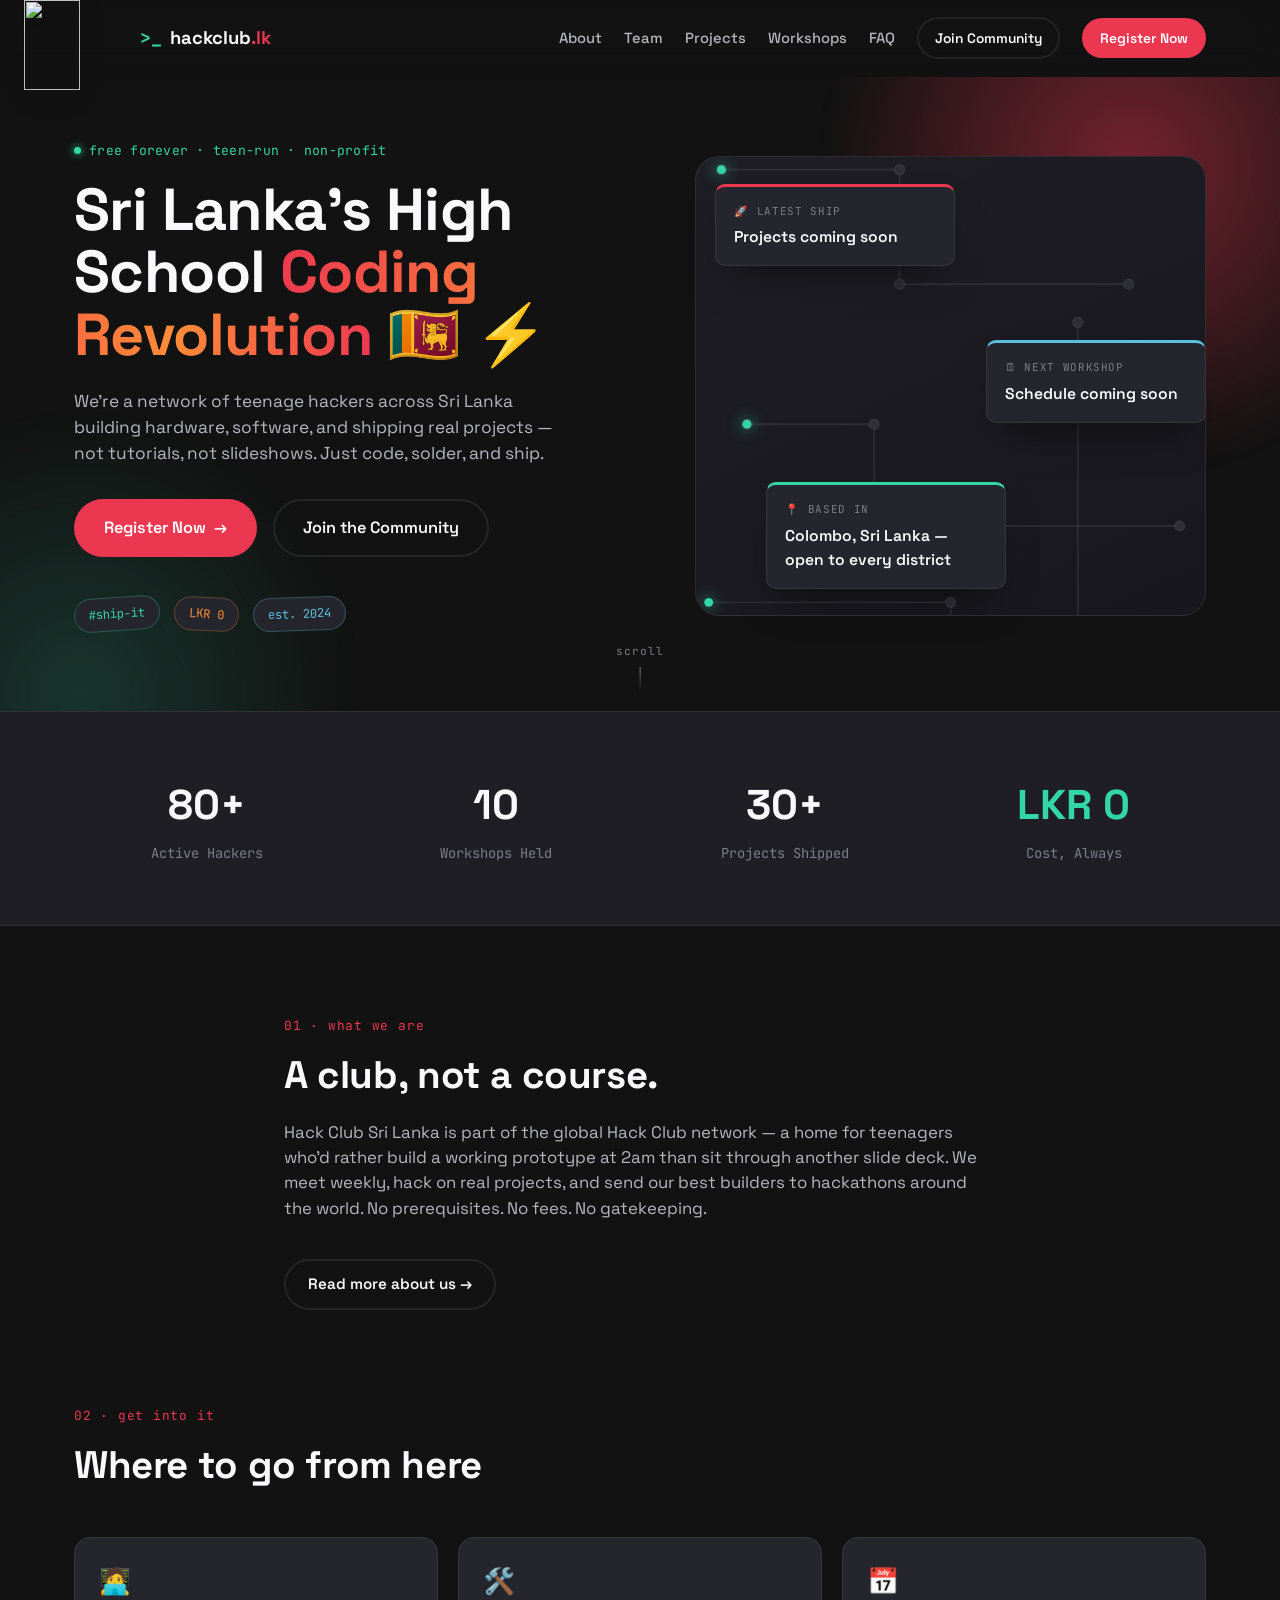
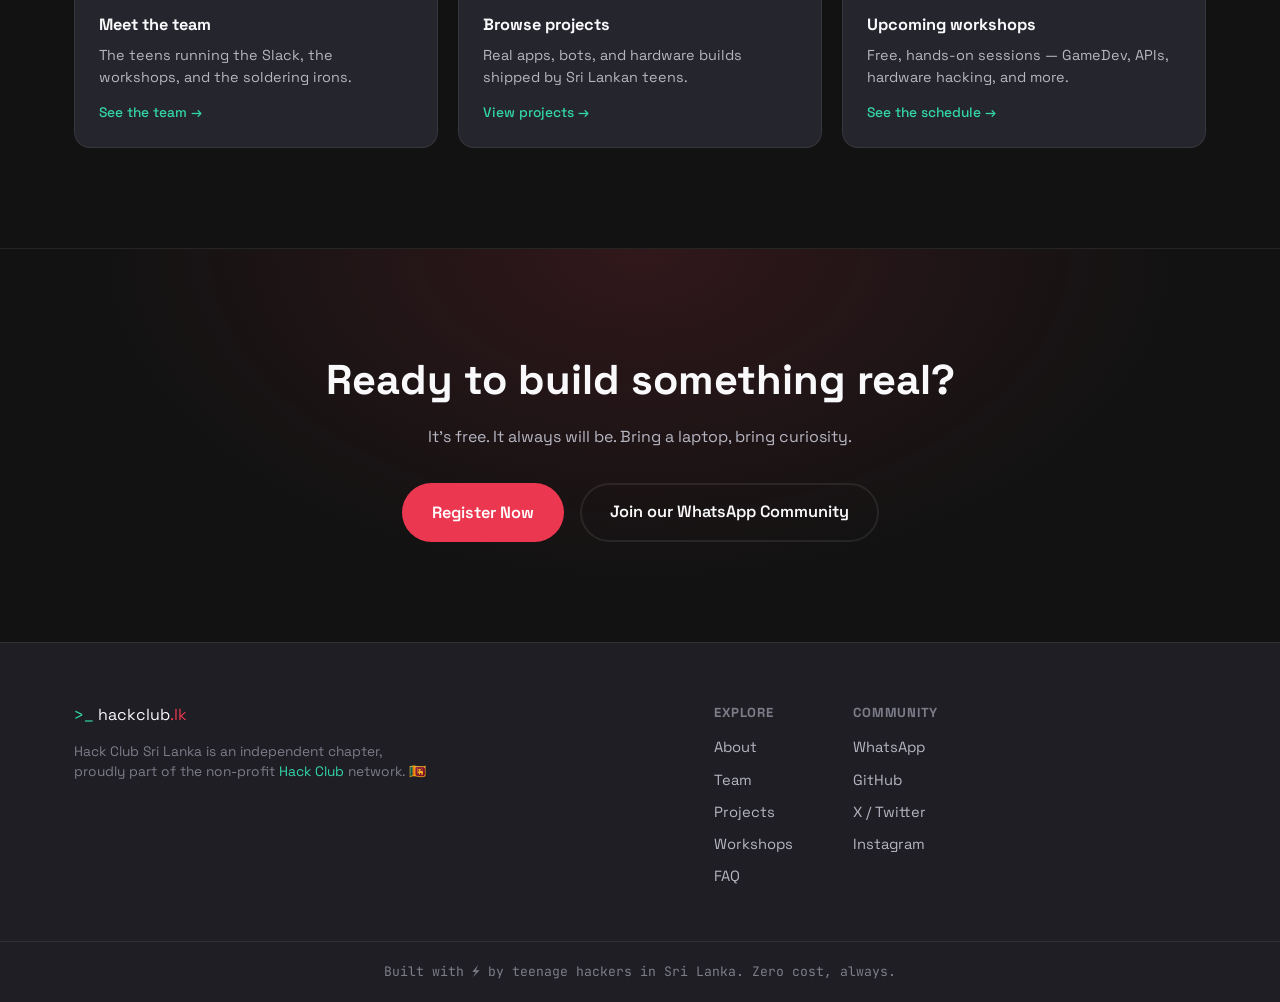
==== index.html @ e1e5a336 "feat: Initial web push" ====
<!DOCTYPE html>
<html lang="en">
<head>
<meta charset="UTF-8">
<meta name="viewport" content="width=device-width, initial-scale=1.0">
<title>Hack Club Sri Lanka — Teen Coders Building Real Projects 🇱🇰</title>
<meta name="description" content="Hack Club Sri Lanka is a free, teen-led network of coding clubs building hardware, software, and shipping real projects across the island. Join the next workshop.">
<meta name="keywords" content="Hack Club Sri Lanka, hackclub.lk, teen coding club Sri Lanka, high school hackathon, learn to code Colombo, Arduino workshop Sri Lanka, student coding community">
<meta name="robots" content="index, follow">
<link rel="canonical" href="https://hackclub.lk/">

<!-- Open Graph -->
<meta property="og:type" content="website">
<meta property="og:site_name" content="Hack Club Sri Lanka">
<meta property="og:title" content="Hack Club Sri Lanka — Teen Coders Building Real Projects">
<meta property="og:description" content="A free, teen-led network of coding clubs in Sri Lanka. Build hardware, software, and ship real projects — no experience required.">
<meta property="og:url" content="https://hackclub.lk/">
<meta property="og:image" content="https://assets.hackclub.com/icon-rounded.png">
<meta property="og:locale" content="en_LK">

<!-- Twitter -->
<meta name="twitter:card" content="summary_large_image">
<meta name="twitter:title" content="Hack Club Sri Lanka — Teen Coders Building Real Projects">
<meta name="twitter:description" content="A free, teen-led network of coding clubs in Sri Lanka. Build hardware, software, and ship real projects.">
<meta name="twitter:image" content="https://assets.hackclub.com/icon-rounded.png">

<!-- Fonts -->
<link rel="preconnect" href="https://fonts.googleapis.com">
<link rel="preconnect" href="https://fonts.gstatic.com" crossorigin>
<link href="https://fonts.googleapis.com/css2?family=Space+Grotesk:wght@400;500;600;700&family=JetBrains+Mono:wght@400;500;700&display=swap" rel="stylesheet">

<link rel="stylesheet" href="styles.css">
<link rel="icon" href="https://assets.hackclub.com/icon-rounded.png">

<script type="application/ld+json">
{
  "@context": "https://schema.org",
  "@type": "Organization",
  "name": "Hack Club Sri Lanka",
  "alternateName": "hackclub.lk",
  "url": "https://hackclub.lk/",
  "logo": "https://assets.hackclub.com/icon-rounded.png",
  "description": "A free, teen-led network of coding clubs in Sri Lanka building hardware, software, and real projects.",
  "sameAs": [
    "https://chat.whatsapp.com/GAh3WmI3wQtKqZRGu0KXlz",
    "https://github.com/hackclub"
  ],
  "parentOrganization": {
    "@type": "Organization",
    "name": "Hack Club",
    "url": "https://hackclub.com"
  }
}
</script>
</head>
<body>

<div class="flag-badge" aria-hidden="true">
  <img src="https://assets.hackclub.com/flag-orpheus-top.svg" alt="" width="56" height="90" loading="lazy">
</div>

<header class="site-header" id="site-header">
  <div class="container header-inner">
    <a href="index.html" class="brand">
      <span class="brand-mark">&gt;_</span>
      <span class="brand-text">hackclub<span class="brand-dot">.lk</span></span>
    </a>

    <nav class="main-nav" id="main-nav">
      <a href="about.html" class="nav-link">About</a>
      <a href="team.html" class="nav-link">Team</a>
      <a href="projects.html" class="nav-link">Projects</a>
      <a href="workshops.html" class="nav-link">Workshops</a>
      <a href="faq.html" class="nav-link">FAQ</a>
      <a href="#" target="_blank" rel="noopener" class="btn btn-ghost nav-cta" data-whatsapp-link>Join Community</a>
      <button class="btn btn-primary nav-cta" data-open-register>Register Now</button>
    </nav>

    <button class="hamburger" id="hamburger" aria-label="Toggle navigation menu" aria-expanded="false">
      <span></span><span></span><span></span>
    </button>
  </div>
</header>

<div class="mobile-menu" id="mobile-menu">
  <a href="about.html" class="mobile-link">About</a>
  <a href="team.html" class="mobile-link">Team</a>
  <a href="projects.html" class="mobile-link">Projects</a>
  <a href="workshops.html" class="mobile-link">Workshops</a>
  <a href="faq.html" class="mobile-link">FAQ</a>
  <a href="#" target="_blank" rel="noopener" class="btn btn-ghost mobile-cta" data-whatsapp-link>Join Community</a>
  <button class="btn btn-primary mobile-cta" data-open-register>Register Now</button>
</div>

<main id="top">

  <!-- ===================== HERO ===================== -->
  <section class="hero" id="hero">
    <div class="hero-glow" aria-hidden="true"></div>
    <div class="hero-glow-2" aria-hidden="true"></div>
    <div class="container hero-inner">
      <div class="hero-copy">
        <p class="eyebrow"><span class="dot dot-green"></span> free forever · teen-run · non-profit</p>
        <h1 class="hero-title">
          Sri Lanka's High School <span class="text-gradient">Coding Revolution</span> 🇱🇰 ⚡
        </h1>
        <p class="hero-sub">
          We're a network of teenage hackers across Sri Lanka building hardware, software,
          and shipping real projects — not tutorials, not slideshows. Just code, solder, and ship.
        </p>
        <div class="hero-actions">
          <button class="btn btn-primary btn-lg" data-open-register>
            Register Now <span class="arrow">→</span>
          </button>
          <a href="#" target="_blank" rel="noopener" class="btn btn-ghost btn-lg" data-whatsapp-link>Join the Community</a>
        </div>
        <div class="hero-stickers" aria-hidden="true">
          <span class="sticker sticker-1">#ship-it</span>
          <span class="sticker sticker-2">LKR 0</span>
          <span class="sticker sticker-3">est. 2024</span>
        </div>
      </div>

      <div class="hero-visual">
        <div class="circuit-board" aria-hidden="true">
          <svg viewBox="0 0 400 460" preserveAspectRatio="xMidYMid slice">
            <path class="circuit-path" d="M20 60 H160 V150 H340" />
            <path class="circuit-path" d="M40 260 H140 V340 H380" />
            <path class="circuit-path" d="M10 400 H200 V420 H300 V180" />
            <circle class="circuit-node" cx="20" cy="60" r="4"></circle>
            <circle class="circuit-node" cx="160" cy="60" r="4"></circle>
            <circle class="circuit-node" cx="160" cy="150" r="4"></circle>
            <circle class="circuit-node" cx="340" cy="150" r="4"></circle>
            <circle class="circuit-node" cx="40" cy="260" r="4"></circle>
            <circle class="circuit-node" cx="140" cy="260" r="4"></circle>
            <circle class="circuit-node" cx="140" cy="340" r="4"></circle>
            <circle class="circuit-node" cx="380" cy="340" r="4"></circle>
            <circle class="circuit-node" cx="200" cy="400" r="4"></circle>
            <circle class="circuit-node" cx="300" cy="420" r="4"></circle>
            <circle class="circuit-node" cx="300" cy="180" r="4"></circle>
            <circle class="circuit-pulse pulse-a" r="3.5" style="offset-path: path('M20 60 H160 V150 H340');"></circle>
            <circle class="circuit-pulse pulse-b" r="3.5" style="offset-path: path('M40 260 H140 V340 H380');"></circle>
            <circle class="circuit-pulse pulse-c" r="3.5" style="offset-path: path('M10 400 H200 V420 H300 V180');"></circle>
          </svg>
        </div>

        <div class="spotlight-card spotlight-1 reveal">
          <span class="spotlight-label">🚀 latest ship</span>
          <span class="spotlight-value" id="spotlight-project">Loading latest project…</span>
        </div>
        <div class="spotlight-card spotlight-2 reveal">
          <span class="spotlight-label">🗓 next workshop</span>
          <span class="spotlight-value" id="spotlight-workshop">Loading schedule…</span>
        </div>
        <div class="spotlight-card spotlight-3 reveal">
          <span class="spotlight-label">📍 based in</span>
          <span class="spotlight-value">Colombo, Sri Lanka — open to every district</span>
        </div>
      </div>
    </div>

    <div class="scroll-hint" aria-hidden="true">
      <span>scroll</span>
      <div class="scroll-line"></div>
    </div>
  </section>

  <!-- ===================== STATS RIBBON ===================== -->
  <section class="stats-ribbon" id="about">
    <div class="container stats-grid">
      <div class="stat-card">
        <span class="stat-number" data-target="80" data-suffix="+">0</span>
        <span class="stat-label">Active Hackers</span>
      </div>
      <div class="stat-card">
        <span class="stat-number" data-target="10" data-suffix="">0</span>
        <span class="stat-label">Workshops Held</span>
      </div>
      <div class="stat-card">
        <span class="stat-number" data-target="30" data-suffix="+">0</span>
        <span class="stat-label">Projects Shipped</span>
      </div>
      <div class="stat-card stat-highlight">
        <span class="stat-number stat-static">LKR 0</span>
        <span class="stat-label">Cost, Always</span>
      </div>
    </div>
  </section>

  <!-- ===================== ABOUT BLURB ===================== -->
  <section class="about-blurb">
    <div class="container about-inner">
      <p class="section-eyebrow">01 · what we are</p>
      <h2 class="section-title">A club, not a course.</h2>
      <p class="about-text">
        Hack Club Sri Lanka is part of the global Hack Club network — a home for teenagers
        who'd rather build a working prototype at 2am than sit through another slide deck.
        We meet weekly, hack on real projects, and send our best builders to hackathons
        around the world. No prerequisites. No fees. No gatekeeping.
      </p>
      <p class="about-text"><a href="about.html" class="btn btn-ghost" style="margin-top:20px;">Read more about us →</a></p>
    </div>
  </section>

  <!-- ===================== EXPLORE GRID ===================== -->
  <section class="team-section">
    <div class="container">
      <p class="section-eyebrow">02 · get into it</p>
      <h2 class="section-title">Where to go from here</h2>
      <div class="value-grid">
        <div class="value-card reveal">
          <span class="value-icon">🧑‍💻</span>
          <h3>Meet the team</h3>
          <p>The teens running the Slack, the workshops, and the soldering irons.</p>
          <p style="margin-top:14px;"><a href="team.html" class="project-links" style="color:var(--green);">See the team →</a></p>
        </div>
        <div class="value-card reveal">
          <span class="value-icon">🛠️</span>
          <h3>Browse projects</h3>
          <p>Real apps, bots, and hardware builds shipped by Sri Lankan teens.</p>
          <p style="margin-top:14px;"><a href="projects.html" class="project-links" style="color:var(--green);">View projects →</a></p>
        </div>
        <div class="value-card reveal">
          <span class="value-icon">📅</span>
          <h3>Upcoming workshops</h3>
          <p>Free, hands-on sessions — GameDev, APIs, hardware hacking, and more.</p>
          <p style="margin-top:14px;"><a href="workshops.html" class="project-links" style="color:var(--green);">See the schedule →</a></p>
        </div>
      </div>
    </div>
  </section>

  <!-- ===================== JOIN / CTA ===================== -->
  <section class="join-cta" id="join">
    <div class="container join-cta-inner">
      <h2 class="join-cta-title">Ready to build something real?</h2>
      <p class="join-cta-sub">It's free. It always will be. Bring a laptop, bring curiosity.</p>
      <div class="hero-actions center">
        <button class="btn btn-primary btn-lg" data-open-register>Register Now</button>
        <a href="#" target="_blank" rel="noopener" class="btn btn-ghost btn-lg" data-whatsapp-link>Join our WhatsApp Community</a>
      </div>
    </div>
  </section>

</main>

<footer class="site-footer">
  <div class="container footer-inner">
    <div class="footer-brand">
      <span class="brand-mark">&gt;_</span>
      <span class="brand-text">hackclub<span class="brand-dot">.lk</span></span>
      <p class="footer-disclaimer">
        Hack Club Sri Lanka is an independent chapter, proudly part of the
        non-profit <a href="https://hackclub.com" target="_blank" rel="noopener">Hack Club</a> network. 🇱🇰
      </p>
    </div>

    <div class="footer-links">
      <div class="footer-col">
        <h5>Explore</h5>
        <a href="about.html">About</a>
        <a href="team.html">Team</a>
        <a href="projects.html">Projects</a>
        <a href="workshops.html">Workshops</a>
        <a href="faq.html">FAQ</a>
      </div>
      <div class="footer-col">
        <h5>Community</h5>
        <a href="#" target="_blank" rel="noopener" data-whatsapp-link>WhatsApp</a>
        <a href="https://github.com/hackclub" target="_blank" rel="noopener">GitHub</a>
        <a href="https://x.com/hackclub" target="_blank" rel="noopener">X / Twitter</a>
        <a href="https://instagram.com/hackclub" target="_blank" rel="noopener">Instagram</a>
      </div>
    </div>
  </div>
  <div class="footer-bottom">
    <p>Built with ⚡ by teenage hackers in Sri Lanka. Zero cost, always.</p>
  </div>
</footer>

<button class="back-to-top" id="back-to-top" aria-label="Back to top">↑</button>

<!-- Register modal (Fillout embed) -->
<div class="modal-overlay" id="register-modal">
  <div class="modal-box modal-box-form">
    <button class="modal-close" id="register-modal-close" aria-label="Close">×</button>
    <p class="section-eyebrow">register interest</p>
    <h3 class="modal-title">Register for Hack Club Sri Lanka</h3>
    <div class="register-frame-wrap">
      <p class="register-loading" id="register-loading">Loading form…</p>
      <iframe id="register-iframe" title="Hack Club Sri Lanka registration form" loading="lazy"></iframe>
    </div>
  </div>
</div>

<!-- Announcement popup -->
<div class="announcement-popup" id="announcement-popup">
  <button class="announcement-close" aria-label="Dismiss">×</button>
  <p class="announcement-eyebrow">📣 latest news</p>
  <h4 class="announcement-title"></h4>
  <p class="announcement-message"></p>
  <button class="btn btn-primary announcement-action" hidden></button>
</div>

<script src="js/content.js"></script>
<script src="js/main.js"></script>
<script src="js/home.js"></script>
</body>
</html>
---- styles.css ----
/* =========================================================
   HACK CLUB SRI LANKA — STYLES
   Brand tokens + layout + animation
   ========================================================= */

:root {
  /* Brand */
  --red: #ec3750;
  --red-glow: rgba(236, 55, 80, 0.45);
  --green: #33d6a6;
  --cyan: #5bc0de;
  --orange: #ff8c37;

  /* Surfaces */
  --bg: #121212;
  --bg-alt: #1e1e24;
  --card: #25252d;
  --card-elevated: #2e2e38;
  --border: rgba(255, 255, 255, 0.08);

  /* Text */
  --text: #f9f9fb;
  --text-dim: #b6b6c2;
  --text-faint: #7d7d8a;

  /* Type */
  --font-display: 'Space Grotesk', sans-serif;
  --font-mono: 'JetBrains Mono', 'Fira Code', monospace;

  --radius: 16px;
  --radius-sm: 10px;
  --container: 1180px;
}

* { box-sizing: border-box; }
html { scroll-behavior: smooth; }

@media (prefers-reduced-motion: reduce) {
  html { scroll-behavior: auto; }
  *, *::before, *::after { animation-duration: 0.01ms !important; animation-iteration-count: 1 !important; transition-duration: 0.01ms !important; }
}

body {
  margin: 0;
  background: var(--bg);
  color: var(--text);
  font-family: var(--font-display);
  line-height: 1.5;
  -webkit-font-smoothing: antialiased;
  overflow-x: hidden;
}

img { max-width: 100%; display: block; }
a { color: inherit; text-decoration: none; }
ul { list-style: none; margin: 0; padding: 0; }
button { font-family: inherit; cursor: pointer; }

.container {
  max-width: var(--container);
  margin: 0 auto;
  padding: 0 24px;
}

::selection { background: var(--red); color: #fff; }

a:focus-visible, button:focus-visible, input:focus-visible, select:focus-visible {
  outline: 2px solid var(--green);
  outline-offset: 3px;
}

/* =========================================================
   FLAG BADGE
   ========================================================= */
.flag-badge {
  position: fixed;
  top: 0;
  left: 24px;
  width: 56px;
  z-index: 200;
  pointer-events: none;
  filter: drop-shadow(0 6px 14px rgba(0,0,0,0.4));
}
@media (max-width: 640px) {
  .flag-badge { width: 40px; left: 14px; }
}

/* =========================================================
   BUTTONS
   ========================================================= */
.btn {
  display: inline-flex;
  align-items: center;
  gap: 8px;
  font-family: var(--font-display);
  font-weight: 600;
  font-size: 0.95rem;
  padding: 12px 22px;
  border-radius: 999px;
  border: 2px solid transparent;
  transition: transform 0.18s ease, box-shadow 0.18s ease, background 0.18s ease;
  white-space: nowrap;
}
.btn-primary {
  background: var(--red);
  color: #fff;
  box-shadow: 0 0 0 0 var(--red-glow);
}
.btn-primary:hover { transform: translateY(-2px); box-shadow: 0 8px 24px var(--red-glow); }
.btn-ghost { background: transparent; color: var(--text); border-color: var(--border); }
.btn-ghost:hover { border-color: var(--green); color: var(--green); transform: translateY(-2px); }
.btn-lg { padding: 15px 28px; font-size: 1.02rem; }
.btn-block { width: 100%; justify-content: center; }
.arrow { transition: transform 0.18s ease; }
.btn:hover .arrow { transform: translateX(4px); }

/* =========================================================
   HEADER / NAV
   ========================================================= */
.site-header {
  position: sticky;
  top: 0;
  z-index: 150;
  backdrop-filter: blur(14px);
  background: rgba(18, 18, 18, 0.72);
  border-bottom: 1px solid transparent;
  transition: border-color 0.25s ease, background 0.25s ease;
}
.site-header.scrolled { border-bottom-color: var(--border); background: rgba(18, 18, 18, 0.92); }
.header-inner {
  display: flex;
  align-items: center;
  justify-content: space-between;
  height: 76px;
  padding-left: 90px;
}
@media (max-width: 640px) { .header-inner { padding-left: 60px; height: 68px; } }

.brand { display: flex; align-items: center; gap: 8px; font-weight: 700; font-size: 1.15rem; flex-shrink: 0; }
.brand-mark { font-family: var(--font-mono); color: var(--green); }
.brand-dot { color: var(--red); }

.main-nav { display: flex; align-items: center; gap: 22px; }
.nav-link {
  font-size: 0.92rem;
  font-weight: 500;
  color: var(--text-dim);
  position: relative;
  padding: 4px 0;
  transition: color 0.15s ease;
}
.nav-link::after {
  content: '';
  position: absolute;
  left: 0; bottom: -4px;
  height: 2px; width: 0;
  background: var(--red);
  transition: width 0.2s ease;
}
.nav-link:hover, .nav-link.active { color: var(--text); }
.nav-link:hover::after, .nav-link.active::after { width: 100%; }
.nav-cta { padding: 9px 16px; font-size: 0.86rem; }

.hamburger {
  display: none;
  flex-direction: column;
  gap: 5px;
  background: none;
  border: none;
  padding: 8px;
  z-index: 210;
  flex-shrink: 0;
}
.hamburger span { width: 24px; height: 2px; background: var(--text); border-radius: 2px; transition: transform 0.25s ease, opacity 0.25s ease; }
.hamburger.open span:nth-child(1) { transform: translateY(7px) rotate(45deg); }
.hamburger.open span:nth-child(2) { opacity: 0; }
.hamburger.open span:nth-child(3) { transform: translateY(-7px) rotate(-45deg); }

.mobile-menu {
  position: fixed;
  inset: 0;
  top: 68px;
  background: var(--bg-alt);
  z-index: 140;
  display: flex;
  flex-direction: column;
  align-items: center;
  justify-content: center;
  gap: 22px;
  transform: translateY(-8px);
  opacity: 0;
  pointer-events: none;
  transition: opacity 0.25s ease, transform 0.25s ease;
  padding: 24px;
  overflow-y: auto;
}
.mobile-menu.open { opacity: 1; transform: translateY(0); pointer-events: auto; }
.mobile-link { font-size: 1.35rem; font-weight: 600; }
.mobile-cta { margin-top: 6px; }

@media (max-width: 1040px) {
  .main-nav { display: none; }
  .hamburger { display: flex; }
}

/* =========================================================
   PAGE HEADER (used on every non-home page)
   ========================================================= */
.page-header {
  position: relative;
  padding: 68px 0 54px;
  overflow: hidden;
  border-bottom: 1px solid var(--border);
}
.page-header::before {
  content: '';
  position: absolute;
  top: -180px; right: -140px;
  width: 460px; height: 460px;
  background: radial-gradient(circle, var(--red-glow) 0%, transparent 70%);
  filter: blur(10px);
  pointer-events: none;
}
.page-header-inner { position: relative; z-index: 2; max-width: 760px; }
.page-header .section-eyebrow { margin-bottom: 14px; }
.page-header h1 { font-size: clamp(2rem, 4.4vw, 3rem); font-weight: 700; margin: 0 0 16px; letter-spacing: -0.01em; }
.page-header p { color: var(--text-dim); font-size: 1.05rem; max-width: 60ch; margin: 0; }

/* =========================================================
   HERO (home page)
   ========================================================= */
.hero { position: relative; padding: 64px 0 80px; overflow: hidden; }
.hero-glow {
  position: absolute;
  top: -220px; right: -160px;
  width: 620px; height: 620px;
  background: radial-gradient(circle, var(--red-glow) 0%, transparent 70%);
  filter: blur(10px);
  pointer-events: none;
}
.hero-glow-2 {
  position: absolute;
  bottom: -260px; left: -200px;
  width: 560px; height: 560px;
  background: radial-gradient(circle, rgba(51,214,166,0.18) 0%, transparent 70%);
  filter: blur(10px);
  pointer-events: none;
}
.hero-inner {
  display: grid;
  grid-template-columns: 1.05fr 0.95fr;
  gap: 56px;
  align-items: center;
  position: relative;
  z-index: 2;
}
.eyebrow {
  font-family: var(--font-mono);
  font-size: 0.82rem;
  color: var(--green);
  display: flex;
  align-items: center;
  gap: 8px;
  margin: 0 0 18px;
  letter-spacing: 0.02em;
}
.dot { width: 7px; height: 7px; border-radius: 50%; background: var(--green); box-shadow: 0 0 8px var(--green); animation: pulse 1.8s ease-in-out infinite; }
@keyframes pulse { 0%, 100% { opacity: 1; } 50% { opacity: 0.4; } }

.hero-title { font-size: clamp(2.3rem, 5vw, 3.7rem); line-height: 1.06; font-weight: 700; margin: 0 0 22px; letter-spacing: -0.01em; }
.text-gradient {
  background: linear-gradient(100deg, var(--red), var(--orange) 60%, var(--red));
  -webkit-background-clip: text;
  background-clip: text;
  color: transparent;
}
.hero-sub { font-size: 1.08rem; color: var(--text-dim); max-width: 46ch; margin: 0 0 32px; }
.hero-actions { display: flex; gap: 16px; flex-wrap: wrap; }
.hero-actions.center { justify-content: center; }

.hero-stickers { display: flex; gap: 14px; margin-top: 40px; flex-wrap: wrap; }
.sticker { font-family: var(--font-mono); font-size: 0.76rem; padding: 7px 14px; border-radius: 999px; border: 1px solid var(--border); background: var(--card); color: var(--text-dim); }
.sticker-1 { transform: rotate(-4deg); color: var(--green); border-color: rgba(51,214,166,0.3); }
.sticker-2 { transform: rotate(3deg); color: var(--orange); border-color: rgba(255,140,55,0.3); }
.sticker-3 { transform: rotate(-2deg); color: var(--cyan); border-color: rgba(91,192,222,0.3); }

/* ---- Hero visual: circuit board + floating spotlight cards ---- */
.hero-visual { position: relative; min-height: 460px; }
.circuit-board {
  position: absolute;
  inset: 0;
  border-radius: 24px;
  background: linear-gradient(155deg, var(--bg-alt) 0%, #17171d 100%);
  border: 1px solid var(--border);
  overflow: hidden;
}
.circuit-board svg { width: 100%; height: 100%; }
.circuit-path { fill: none; stroke: var(--border); stroke-width: 1.5; }
.circuit-node { fill: var(--card-elevated); stroke: var(--border); stroke-width: 1; }
.circuit-pulse {
  fill: var(--green);
  filter: drop-shadow(0 0 6px var(--green));
  offset-rotate: 0deg;
}
.pulse-a { animation: travel-a 6s linear infinite; }
.pulse-b { animation: travel-b 7.5s linear infinite; animation-delay: 1.2s; }
.pulse-c { animation: travel-c 5.2s linear infinite; animation-delay: 2.4s; }
@keyframes travel-a { 0% { offset-distance: 0%; opacity: 0; } 6% { opacity: 1; } 94% { opacity: 1; } 100% { offset-distance: 100%; opacity: 0; } }
@keyframes travel-b { 0% { offset-distance: 0%; opacity: 0; } 6% { opacity: 1; } 94% { opacity: 1; } 100% { offset-distance: 100%; opacity: 0; } }
@keyframes travel-c { 0% { offset-distance: 0%; opacity: 0; } 6% { opacity: 1; } 94% { opacity: 1; } 100% { offset-distance: 100%; opacity: 0; } }
@supports not (offset-path: path('M0 0')) {
  .circuit-pulse { display: none; }
}

.spotlight-card {
  position: absolute;
  width: 240px;
  background: var(--card);
  border: 1px solid var(--border);
  border-radius: var(--radius-sm);
  padding: 16px 18px;
  box-shadow: 0 20px 44px -18px rgba(0,0,0,0.55);
  animation: float 5s ease-in-out infinite;
}
.spotlight-card .spotlight-label {
  font-family: var(--font-mono);
  font-size: 0.68rem;
  text-transform: uppercase;
  letter-spacing: 0.06em;
  color: var(--text-faint);
  display: block;
  margin-bottom: 6px;
}
.spotlight-card .spotlight-value { font-size: 0.98rem; font-weight: 600; line-height: 1.35; }
.spotlight-1 { top: 6%; left: 4%; border-top: 3px solid var(--red); animation-delay: 0s; }
.spotlight-2 { top: 40%; right: 0%; border-top: 3px solid var(--cyan); animation-delay: 1.4s; width: 220px; }
.spotlight-3 { bottom: 6%; left: 14%; border-top: 3px solid var(--green); animation-delay: 2.6s; }
@keyframes float { 0%, 100% { transform: translateY(0); } 50% { transform: translateY(-10px); } }

@media (max-width: 940px) {
  .hero-inner { grid-template-columns: 1fr; }
  .hero-visual { order: -1; min-height: 380px; }
  .spotlight-card { width: 60%; position: static; margin: 10px auto; animation: none; }
  .circuit-board { position: relative; min-height: 220px; }
}
@media (max-width: 560px) {
  .spotlight-card { width: 88%; }
}

.scroll-hint {
  position: absolute;
  bottom: 18px; left: 50%;
  transform: translateX(-50%);
  display: flex;
  flex-direction: column;
  align-items: center;
  gap: 8px;
  font-family: var(--font-mono);
  font-size: 0.7rem;
  color: var(--text-faint);
  letter-spacing: 0.1em;
}
.scroll-line { width: 1px; height: 26px; background: linear-gradient(var(--text-faint), transparent); animation: scrolldown 1.8s ease-in-out infinite; }
@keyframes scrolldown {
  0% { transform: scaleY(0); transform-origin: top; }
  50% { transform: scaleY(1); transform-origin: top; }
  50.01% { transform-origin: bottom; }
  100% { transform: scaleY(0); transform-origin: bottom; }
}
@media (max-width: 940px) { .scroll-hint { display: none; } }

/* =========================================================
   STATS RIBBON
   ========================================================= */
.stats-ribbon { border-top: 1px solid var(--border); border-bottom: 1px solid var(--border); background: var(--bg-alt); padding: 44px 0; }
.stats-grid { display: grid; grid-template-columns: repeat(4, 1fr); gap: 24px; }
.stat-card { text-align: center; padding: 18px 10px; border-radius: var(--radius-sm); }
.stat-number { display: block; font-size: clamp(1.8rem, 4vw, 2.6rem); font-weight: 700; color: var(--text); }
.stat-highlight .stat-static { color: var(--green); }
.stat-label { display: block; margin-top: 6px; font-size: 0.86rem; color: var(--text-faint); font-family: var(--font-mono); }
@media (max-width: 720px) { .stats-grid { grid-template-columns: repeat(2, 1fr); } }

/* =========================================================
   ABOUT BLURB / GENERIC SECTION TEXT
   ========================================================= */
.about-blurb { padding: 90px 0 40px; }
.about-inner { max-width: 760px; }
.section-eyebrow { font-family: var(--font-mono); font-size: 0.8rem; color: var(--red); letter-spacing: 0.06em; margin: 0 0 10px; }
.section-title { font-size: clamp(1.7rem, 3.6vw, 2.4rem); font-weight: 700; margin: 0 0 16px; letter-spacing: -0.01em; }
.section-sub { color: var(--text-dim); margin: -6px 0 40px; max-width: 56ch; }
.about-text { color: var(--text-dim); font-size: 1.05rem; max-width: 68ch; }
.about-text + .about-text { margin-top: 18px; }

.value-grid {
  display: grid;
  grid-template-columns: repeat(auto-fit, minmax(220px, 1fr));
  gap: 20px;
  margin-top: 44px;
}
.value-card { background: var(--card); border: 1px solid var(--border); border-radius: var(--radius); padding: 24px; }
.value-card .value-icon { font-size: 1.6rem; margin-bottom: 12px; display: block; }
.value-card h3 { font-size: 1.02rem; margin: 0 0 8px; }
.value-card p { color: var(--text-dim); font-size: 0.9rem; margin: 0; }

/* =========================================================
   TEAM
   ========================================================= */
.team-section { padding: 40px 0 100px; }
.team-grid { display: grid; grid-template-columns: repeat(auto-fit, minmax(240px, 1fr)); gap: 22px; margin-top: 46px; }
.team-card {
  background: var(--card);
  border: 1px solid var(--border);
  border-radius: var(--radius);
  padding: 26px 22px;
  transition: transform 0.22s ease, box-shadow 0.22s ease, border-color 0.22s ease;
  position: relative;
  overflow: hidden;
}
.team-card:hover { transform: translateY(-6px); border-color: rgba(236,55,80,0.4); box-shadow: 0 18px 40px -18px var(--red-glow); }
.team-avatar { width: 60px; height: 60px; border-radius: 50%; display: flex; align-items: center; justify-content: center; font-weight: 700; font-size: 1.2rem; color: #fff; margin-bottom: 16px; }
.team-name { font-size: 1.05rem; font-weight: 600; margin: 0 0 2px; }
.team-role { color: var(--text-faint); font-size: 0.85rem; margin: 0 0 14px; }
.team-tag { display: inline-block; font-family: var(--font-mono); font-size: 0.72rem; padding: 4px 10px; border-radius: 999px; background: var(--card-elevated); color: var(--cyan); margin-bottom: 14px; }
.team-bio { color: var(--text-dim); font-size: 0.86rem; margin: 0 0 16px; }
.team-socials { display: flex; gap: 12px; }
.team-socials a { color: var(--text-faint); font-size: 0.8rem; border: 1px solid var(--border); padding: 5px 10px; border-radius: 8px; transition: color 0.15s ease, border-color 0.15s ease; }
.team-socials a:hover { color: var(--text); border-color: var(--text-faint); }
.team-status { color: var(--text-faint); font-family: var(--font-mono); font-size: 0.86rem; }

/* =========================================================
   PROJECTS
   ========================================================= */
.projects-section { padding: 40px 0 100px; }
.projects-status { color: var(--text-faint); font-family: var(--font-mono); font-size: 0.9rem; }
.filter-bar { display: flex; gap: 10px; margin: 40px 0 30px; flex-wrap: wrap; }
.filter-btn { background: var(--card); border: 1px solid var(--border); color: var(--text-dim); padding: 9px 18px; border-radius: 999px; font-size: 0.86rem; font-weight: 500; transition: all 0.18s ease; }
.filter-btn:hover { border-color: var(--text-faint); color: var(--text); }
.filter-btn.active { background: var(--red); border-color: var(--red); color: #fff; }
.projects-grid { display: grid; grid-template-columns: repeat(auto-fit, minmax(280px, 1fr)); gap: 22px; }
.project-card { background: var(--card); border: 1px solid var(--border); border-radius: var(--radius); padding: 24px; display: flex; flex-direction: column; transition: transform 0.2s ease, box-shadow 0.2s ease; }
.project-card:hover { transform: translateY(-5px); box-shadow: 0 16px 34px -18px rgba(0,0,0,0.6); }
.project-card.hidden { display: none; }
.project-cat { align-self: flex-start; font-family: var(--font-mono); font-size: 0.7rem; padding: 3px 9px; border-radius: 6px; margin-bottom: 14px; text-transform: uppercase; letter-spacing: 0.05em; background: rgba(91,192,222,0.15); color: var(--cyan); }
.project-title { font-size: 1.1rem; font-weight: 600; margin: 0 0 8px; }
.project-desc { color: var(--text-dim); font-size: 0.9rem; margin: 0 0 10px; flex-grow: 1; }
.project-desc.is-collapsed { display: -webkit-box; -webkit-line-clamp: 3; -webkit-box-orient: vertical; overflow: hidden; }
.project-desc-toggle { align-self: flex-start; background: none; border: none; color: var(--green); font-size: 0.82rem; font-weight: 600; padding: 0 0 12px; }
.project-tags { display: flex; gap: 6px; flex-wrap: wrap; margin-bottom: 18px; }
.project-tags span { font-family: var(--font-mono); font-size: 0.68rem; color: var(--text-faint); background: var(--card-elevated); padding: 3px 8px; border-radius: 6px; }
.project-links { display: flex; gap: 14px; font-size: 0.86rem; font-weight: 500; }
.project-links a { color: var(--green); }
.project-links a:hover { text-decoration: underline; }

.submit-card { border: 2px dashed var(--border); display: flex; flex-direction: column; align-items: center; justify-content: center; text-align: center; background: transparent; gap: 10px; }
.submit-card .plus { font-size: 2rem; color: var(--red); }
.submit-card:hover { border-color: var(--red); }

/* =========================================================
   WORKSHOPS
   ========================================================= */
.workshops-section { padding: 40px 0 100px; }
.countdown-box { margin: 40px 0 50px; padding: 30px; background: var(--card); border: 1px solid var(--border); border-radius: var(--radius); text-align: center; }
.countdown-label { font-family: var(--font-mono); font-size: 0.82rem; color: var(--text-faint); margin: 0 0 18px; }
.countdown-timer { display: flex; justify-content: center; gap: 18px; flex-wrap: wrap; }
.countdown-unit { display: flex; flex-direction: column; align-items: center; min-width: 68px; }
.countdown-unit span { font-size: 2rem; font-weight: 700; font-family: var(--font-mono); color: var(--red); }
.countdown-unit small { font-size: 0.7rem; color: var(--text-faint); letter-spacing: 0.08em; text-transform: uppercase; }

.workshops-timeline { display: flex; flex-direction: column; gap: 0; border-left: 2px solid var(--border); margin-left: 10px; }
.workshop-item { position: relative; padding: 0 0 34px 30px; }
.workshop-item::before { content: ''; position: absolute; left: -7px; top: 4px; width: 12px; height: 12px; border-radius: 50%; background: var(--bg); border: 2px solid var(--red); }
.workshop-item.past::before { border-color: var(--text-faint); }
.workshop-date { font-family: var(--font-mono); font-size: 0.78rem; color: var(--red); margin-bottom: 4px; }
.workshop-item.past .workshop-date { color: var(--text-faint); }
.workshop-name { font-size: 1.05rem; font-weight: 600; margin: 0 0 4px; }
.workshop-desc { color: var(--text-dim); font-size: 0.9rem; margin: 0; }
.workshop-badge { display: inline-block; margin-top: 8px; font-family: var(--font-mono); font-size: 0.68rem; padding: 3px 9px; border-radius: 6px; background: rgba(51,214,166,0.14); color: var(--green); }
.workshop-item.past .workshop-badge { background: var(--card-elevated); color: var(--text-faint); }
.workshop-register { margin-top: 12px; }

/* =========================================================
   FAQ
   ========================================================= */
.faq-section { padding: 40px 0 100px; }
.faq-inner { display: grid; grid-template-columns: 0.9fr 1.1fr; gap: 60px; }
.how-to-join { margin-top: 36px; display: flex; flex-direction: column; gap: 24px; }
.join-step { display: flex; gap: 16px; align-items: flex-start; }
.join-num { flex-shrink: 0; width: 34px; height: 34px; border-radius: 50%; background: var(--red); color: #fff; font-weight: 700; display: flex; align-items: center; justify-content: center; font-family: var(--font-mono); font-size: 0.9rem; }
.join-step h4 { margin: 0 0 4px; font-size: 1rem; }
.join-step p { margin: 0; color: var(--text-dim); font-size: 0.9rem; }

.faq-item { border-bottom: 1px solid var(--border); }
.faq-question { width: 100%; background: none; border: none; color: var(--text); text-align: left; padding: 20px 4px; font-size: 1rem; font-weight: 600; display: flex; justify-content: space-between; align-items: center; gap: 16px; }
.faq-question .plus-icon { font-family: var(--font-mono); color: var(--red); transition: transform 0.25s ease; flex-shrink: 0; }
.faq-item.open .plus-icon { transform: rotate(45deg); }
.faq-answer { max-height: 0; overflow: hidden; transition: max-height 0.3s ease, padding 0.3s ease; color: var(--text-dim); font-size: 0.92rem; padding: 0 4px; }
.faq-answer p { margin: 0; }
.faq-item.open .faq-answer { max-height: 320px; padding: 0 4px 20px; }

@media (max-width: 860px) { .faq-inner { grid-template-columns: 1fr; } }

/* =========================================================
   JOIN CTA (used at bottom of most pages)
   ========================================================= */
.join-cta { padding: 100px 0; text-align: center; background: radial-gradient(ellipse at top, rgba(236,55,80,0.14), transparent 60%); border-top: 1px solid var(--border); }
.join-cta-title { font-size: clamp(1.8rem, 4vw, 2.6rem); margin: 0 0 14px; font-weight: 700; }
.join-cta-sub { color: var(--text-dim); margin: 0 0 34px; }

/* =========================================================
   FOOTER
   ========================================================= */
.site-footer { background: var(--bg-alt); border-top: 1px solid var(--border); padding: 60px 0 0; }
.footer-inner { display: grid; grid-template-columns: 1.2fr 1fr; gap: 50px; padding-bottom: 44px; }
.footer-disclaimer { color: var(--text-faint); font-size: 0.86rem; margin-top: 14px; max-width: 40ch; }
.footer-disclaimer a { color: var(--green); }
.footer-links { display: flex; gap: 60px; }
.footer-col h5 { font-size: 0.82rem; color: var(--text-faint); text-transform: uppercase; letter-spacing: 0.06em; margin: 0 0 14px; }
.footer-col a { display: block; color: var(--text-dim); font-size: 0.92rem; margin-bottom: 10px; transition: color 0.15s ease; }
.footer-col a:hover { color: var(--red); }
.footer-bottom { border-top: 1px solid var(--border); padding: 20px 0; text-align: center; }
.footer-bottom p { margin: 0; color: var(--text-faint); font-size: 0.82rem; font-family: var(--font-mono); }

@media (max-width: 640px) {
  .footer-inner { grid-template-columns: 1fr; }
  .footer-links { gap: 40px; }
}

/* =========================================================
   BACK TO TOP
   ========================================================= */
.back-to-top {
  position: fixed;
  bottom: 26px; right: 26px;
  width: 46px; height: 46px;
  border-radius: 50%;
  background: var(--red);
  color: #fff;
  border: none;
  font-size: 1.2rem;
  display: flex;
  align-items: center;
  justify-content: center;
  box-shadow: 0 8px 24px var(--red-glow);
  opacity: 0;
  transform: translateY(10px);
  pointer-events: none;
  transition: opacity 0.25s ease, transform 0.25s ease;
  z-index: 120;
}
.back-to-top.visible { opacity: 1; transform: translateY(0); pointer-events: auto; }

/* =========================================================
   MODAL (shared: register form)
   ========================================================= */
.modal-overlay {
  position: fixed;
  inset: 0;
  background: rgba(0,0,0,0.6);
  backdrop-filter: blur(4px);
  display: flex;
  align-items: center;
  justify-content: center;
  z-index: 300;
  opacity: 0;
  pointer-events: none;
  transition: opacity 0.25s ease;
  padding: 20px;
}
.modal-overlay.open { opacity: 1; pointer-events: auto; }
.modal-box {
  background: var(--card);
  border: 1px solid var(--border);
  border-radius: var(--radius);
  padding: 34px;
  width: 100%;
  max-width: 420px;
  position: relative;
  transform: translateY(16px) scale(0.98);
  transition: transform 0.25s ease;
}
.modal-overlay.open .modal-box { transform: translateY(0) scale(1); }
.modal-close { position: absolute; top: 14px; right: 16px; background: none; border: none; color: var(--text-faint); font-size: 1.6rem; line-height: 1; }
.modal-close:hover { color: var(--text); }
.modal-title { margin: 0 0 20px; font-size: 1.3rem; }

.modal-box-form { max-width: 560px; padding: 30px; }
.register-frame-wrap { position: relative; min-height: 480px; border-radius: var(--radius-sm); overflow: hidden; background: var(--bg-alt); }
.register-frame-wrap iframe { width: 100%; height: 480px; border: none; display: block; }
.register-loading {
  position: absolute;
  inset: 0;
  display: flex;
  align-items: center;
  justify-content: center;
  color: var(--text-faint);
  font-family: var(--font-mono);
  font-size: 0.85rem;
  background: var(--bg-alt);
}
.register-loading.hidden { display: none; }
@media (max-width: 600px) {
  .modal-box-form { padding: 22px; }
  .register-frame-wrap, .register-frame-wrap iframe { height: 70vh; }
}

/* =========================================================
   ANNOUNCEMENT POPUP
   ========================================================= */
.announcement-popup {
  position: fixed;
  left: 22px;
  bottom: -140px;
  width: 320px;
  max-width: calc(100vw - 44px);
  background: var(--card);
  border: 1px solid var(--border);
  border-left: 3px solid var(--green);
  border-radius: var(--radius-sm);
  padding: 18px 20px;
  box-shadow: 0 24px 50px -20px rgba(0,0,0,0.6);
  z-index: 260;
  opacity: 0;
  transition: bottom 0.5s cubic-bezier(0.22, 1, 0.36, 1), opacity 0.5s ease;
}
.announcement-popup.visible { bottom: 22px; opacity: 1; }
.announcement-close { position: absolute; top: 10px; right: 12px; background: none; border: none; color: var(--text-faint); font-size: 1.2rem; line-height: 1; }
.announcement-close:hover { color: var(--text); }
.announcement-eyebrow { font-family: var(--font-mono); font-size: 0.68rem; color: var(--green); text-transform: uppercase; letter-spacing: 0.06em; margin: 0 0 8px; }
.announcement-title { font-size: 0.98rem; margin: 0 0 6px; padding-right: 14px; }
.announcement-message { font-size: 0.85rem; color: var(--text-dim); margin: 0 0 14px; }
.announcement-action { padding: 8px 16px; font-size: 0.82rem; }
@media (max-width: 640px) { .announcement-popup { left: 14px; width: calc(100vw - 28px); } }

/* Markdown-rendered body text (team bios, project/workshop descriptions,
   FAQ answers) comes wrapped in <p> tags from marked.js — reset spacing
   so it matches the rest of the design system. */
.team-bio p, .project-desc p, .workshop-desc p, .faq-answer p { margin: 0; }
.team-bio p + p, .project-desc p + p, .workshop-desc p + p, .faq-answer p + p { margin-top: 10px; }

/* =========================================================
   SCROLL REVEAL
   ========================================================= */
.reveal { opacity: 0; transform: translateY(24px); transition: opacity 0.6s ease, transform 0.6s ease; }
.reveal.visible { opacity: 1; transform: translateY(0); }
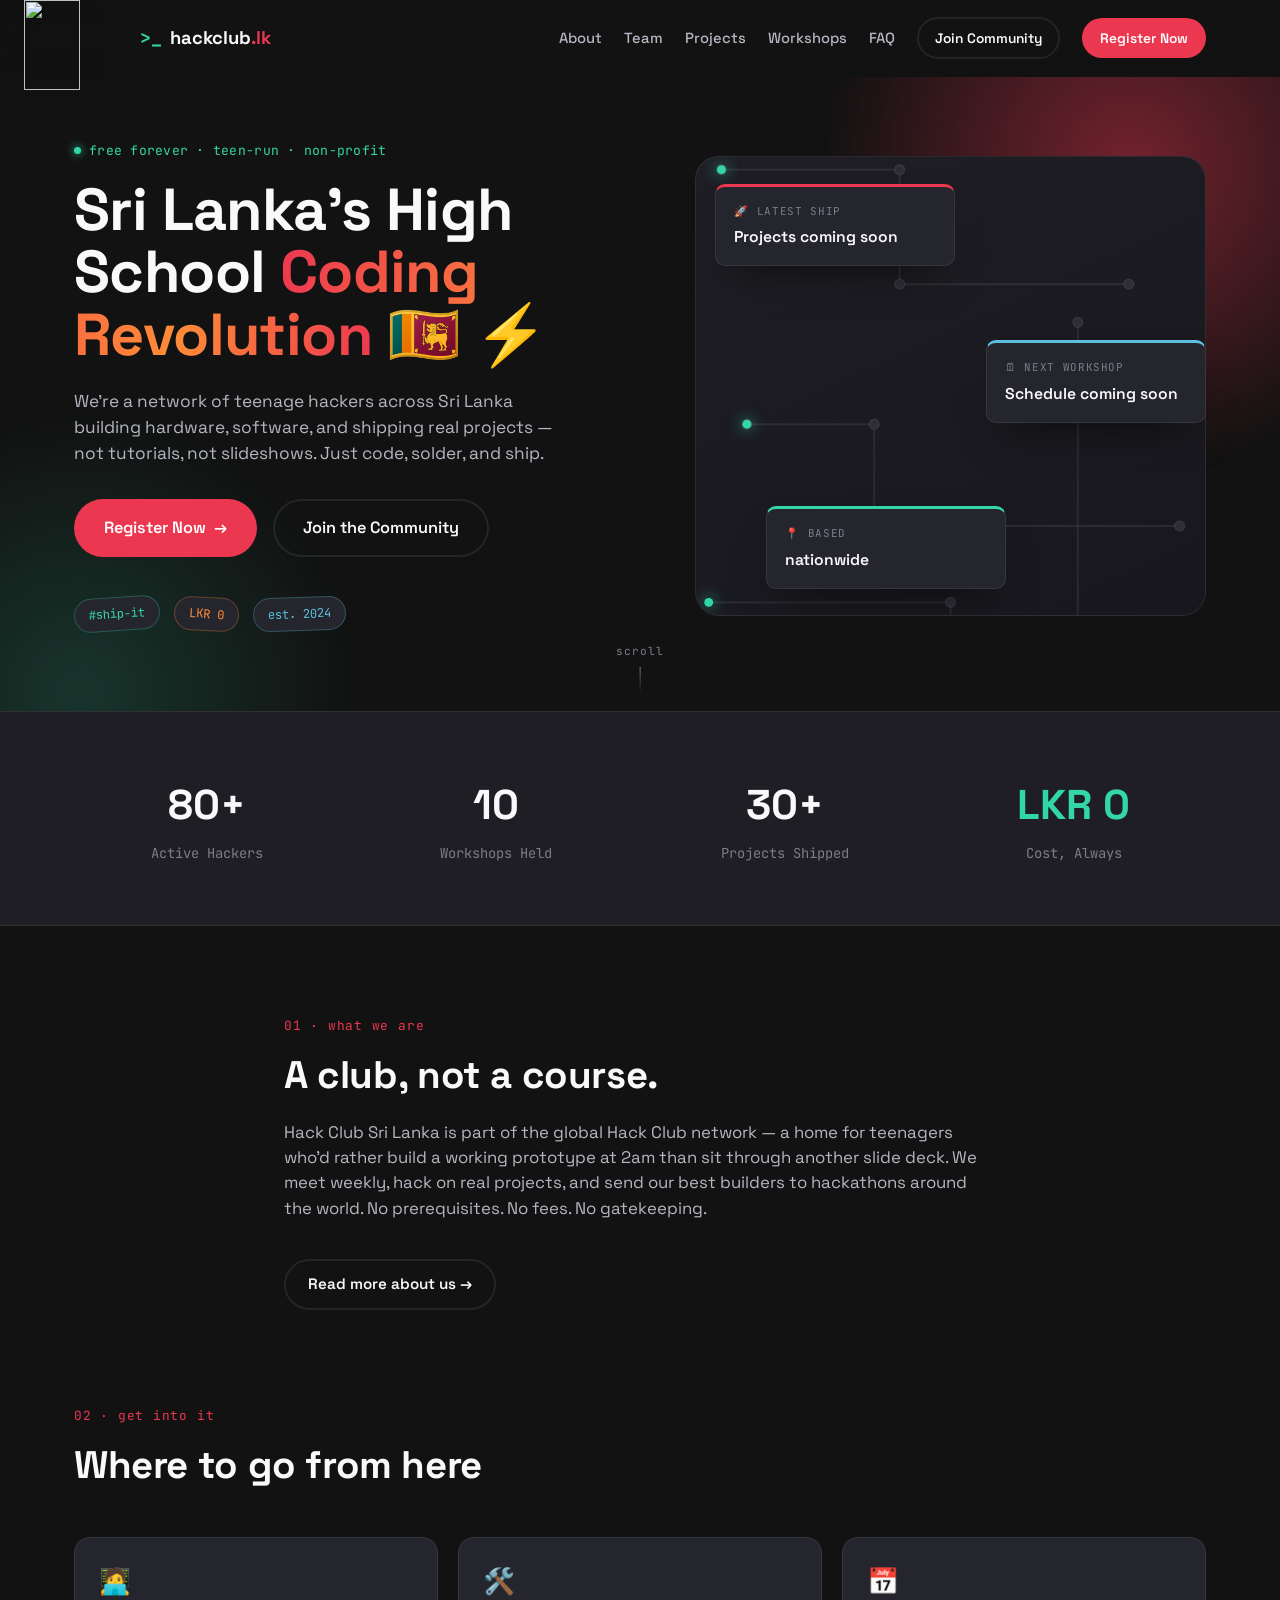
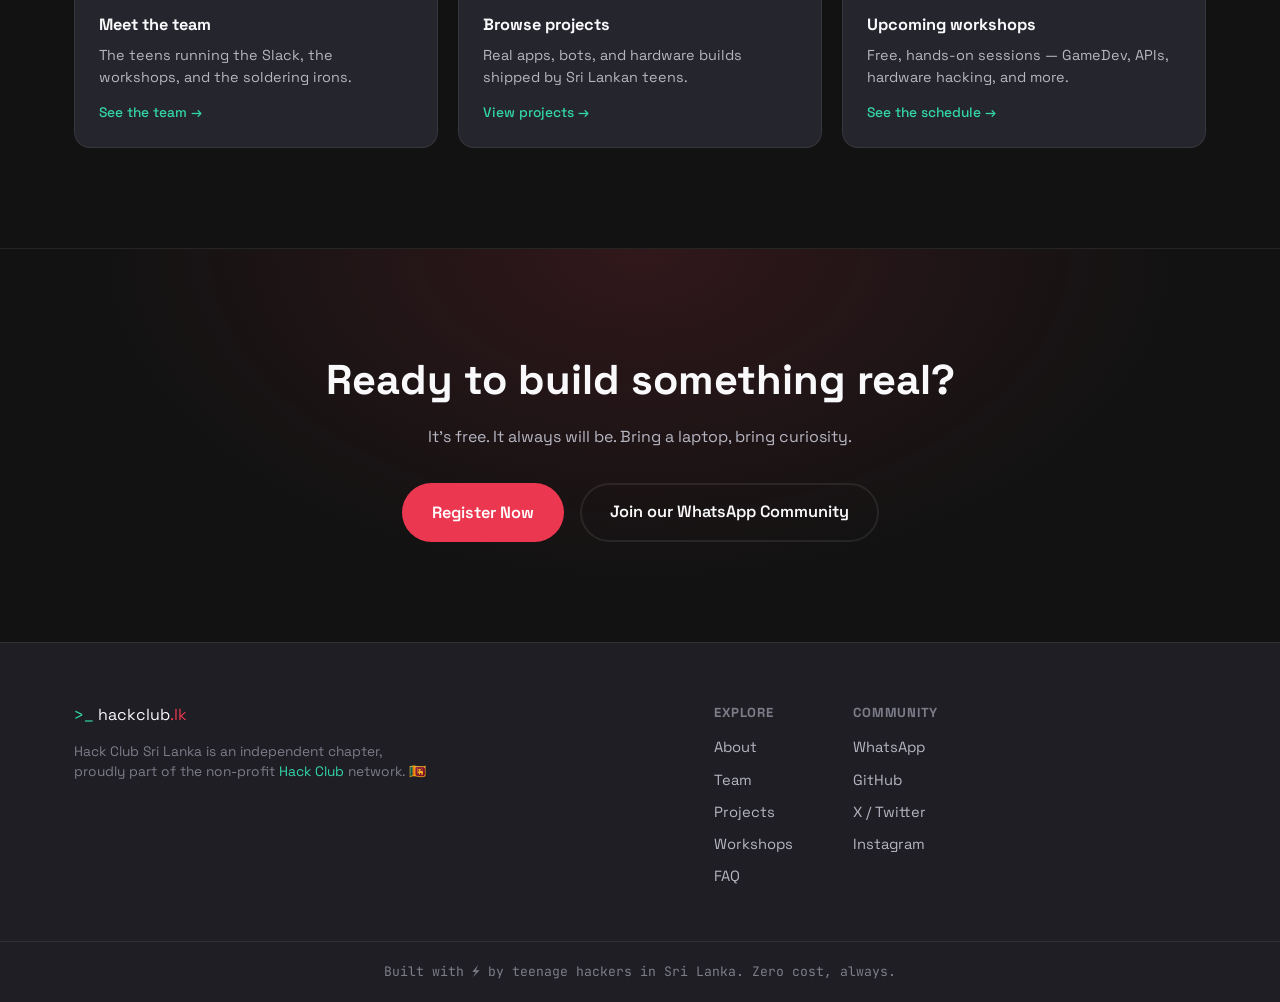
==== commit b6866ca1: "chore: Update base in field" ====
--- a/index.html
+++ b/index.html
@@ -153,8 +153,8 @@
           <span class="spotlight-value" id="spotlight-workshop">Loading schedule…</span>
         </div>
         <div class="spotlight-card spotlight-3 reveal">
-          <span class="spotlight-label">📍 based in</span>
-          <span class="spotlight-value">Colombo, Sri Lanka — open to every district</span>
+          <span class="spotlight-label">📍 based </span>
+          <span class="spotlight-value"> nationwide </span>
         </div>
       </div>
     </div>
